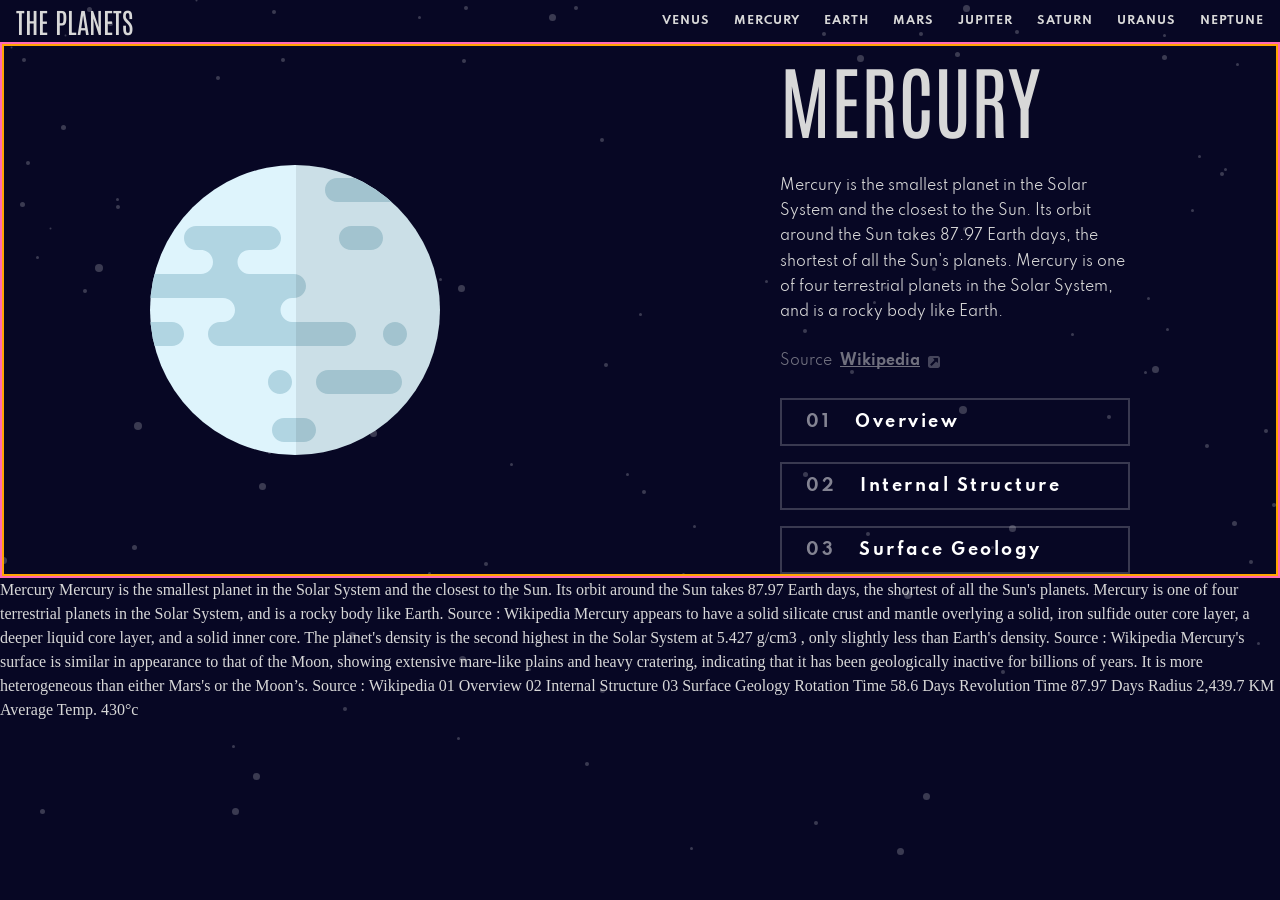
==== starter-code/index.html @ 98ea3675 "initial commit, started basic html structure on index, and base styles and layout for header/links/n" ====
<!DOCTYPE html>
<html lang="en">
<head>
  <meta charset="UTF-8">
  <meta name="viewport" content="width=device-width, initial-scale=1.0">
    <link rel="stylesheet" href="style.css">
  <link rel="icon" type="image/png" sizes="32x32" href="./assets/favicon-32x32.png">
  
  <title>Frontend Mentor | Planets fact site</title>
</head>
<body>
<header class="header">
  <div class="header-container">
    <p class="page-title">THE PLANETS</p>
    <nav>
      
      <ul class="nav-links">
        <li class="nav-link-item"><a class="nav-link">Venus</a></li>
        <li class="nav-link-item"><a class="nav-link">Mercury</a></li>
        <li class="nav-link-item"><a class="nav-link">Earth</a></li>
        <li class="nav-link-item"><a class="nav-link">Mars</a></li>
        <li class="nav-link-item"><a class="nav-link">Jupiter</a></li>
        <li class="nav-link-item"><a class="nav-link">Saturn</a></li>
        <li class="nav-link-item"><a class="nav-link">Uranus</a></li>
        <li class="nav-link-item"><a class="nav-link">Neptune</a></li>
      </ul>
    </nav>
  </div>
</header>


  <main>
    <div class="planet-info-container">
      <div class="planet-info two-column">
        <div class="planet-image">
          <svg xmlns="http://www.w3.org/2000/svg" xmlns:xlink="http://www.w3.org/1999/xlink" width="290" height="290"><defs><circle id="a" cx="145" cy="145" r="145"/><circle id="c" cx="145" cy="145" r="145"/></defs><g fill="none" fill-rule="evenodd"><circle cx="145" cy="145" r="145" fill="#DEF4FC" fill-rule="nonzero"/><mask id="b" fill="#fff"><use xlink:href="#a"/></mask><path fill="#B1D5E2" fill-rule="nonzero" d="M154 253c6.627 0 12 5.373 12 12s-5.373 12-12 12h-20c-6.627 0-12-5.373-12-12s5.373-12 12-12h20zm86-48c6.627 0 12 5.373 12 12s-5.373 12-12 12h-62c-6.627 0-12-5.373-12-12s5.373-12 12-12h62zm-110 0c6.627 0 12 5.373 12 12s-5.373 12-12 12-12-5.373-12-12 5.373-12 12-12zm-45-60c0-6.627-5.373-12-12-12H2c-6.627 0-12-5.373-12-12s5.373-12 12-12h49c6.627 0 12-5.373 12-12s-5.373-12-12-12h-5c-6.627 0-12-5.373-12-12s5.373-12 12-12h73c6.627 0 12 5.373 12 12s-5.373 12-12 12H99v.01c-6.395.262-11.5 5.53-11.5 11.99s5.105 11.728 11.5 11.99v.01h45c6.627 0 12 5.373 12 12s-5.373 12-12 12h-2l-.001.01c-6.395.263-11.499 5.53-11.499 11.99s5.104 11.727 11.499 11.99l.001.01h52c6.627 0 12 5.373 12 12s-5.373 12-12 12H70c-6.627 0-12-5.373-12-12s5.373-12 12-12h3c6.627 0 12-5.373 12-12zm160 12c6.627 0 12 5.373 12 12s-5.373 12-12 12-12-5.373-12-12 5.373-12 12-12zm-223 0c6.627 0 12 5.373 12 12s-5.373 12-12 12H2c-6.627 0-12-5.373-12-12s5.373-12 12-12h20zm199-96c6.627 0 12 5.373 12 12s-5.373 12-12 12h-20c-6.627 0-12-5.373-12-12s5.373-12 12-12h20zm24-48c6.627 0 12 5.373 12 12s-5.373 12-12 12h-58c-6.627 0-12-5.373-12-12s5.373-12 12-12h58z" mask="url(#b)"/><mask id="d" fill="#fff"><use xlink:href="#c"/></mask><path fill="#000" fill-rule="nonzero" mask="url(#d)" opacity=".078" d="M146 0h145v290H146z"/></g></svg>

        </div>
        <div class="planet-info-card">
          <h1 class="planet-name">
            Mercury
          </h1>
          <p class="planet-details">
            Mercury is the smallest planet in the Solar System and the closest to the Sun. Its orbit around the Sun takes 87.97 Earth days, the shortest of all the Sun's planets. Mercury is one of four terrestrial planets in the Solar System, and is a rocky body like Earth.
          </p>
          <p class="source">
            Source <a href="" class="source-link">Wikipedia</a> <svg xmlns="http://www.w3.org/2000/svg" width="12" height="12"><path fill="#FFF" d="M11.34.66C10.9.22 10.37 0 9.75 0h-7.5C1.63 0 1.1.22.66.66.22 1.1 0 1.63 0 2.25v7.5c0 .62.22 1.15.66 1.59.44.44.97.66 1.59.66h7.5c.62 0 1.15-.22 1.59-.66.44-.44.66-.97.66-1.59v-7.5c0-.62-.22-1.15-.66-1.59zM10 6.25a.467.467 0 01-.305.46.544.544 0 01-.195.04.465.465 0 01-.352-.149L8.023 5.476 3.852 9.648a.481.481 0 01-.352.149.48.48 0 01-.352-.149l-.796-.797a.48.48 0 01-.149-.351.48.48 0 01.149-.352l4.172-4.172-1.125-1.125c-.162-.15-.198-.333-.11-.546A.467.467 0 015.75 2H9.5c.135 0 .253.05.352.148A.48.48 0 0110 2.5v3.75z" opacity=".5"/></svg>
          </p>
          <div class="tabs-container">
            <button class="sliding-button"><span>01</span> Overview</button>
            <button class="sliding-button"><span>02</span> Internal Structure</button>
            <button class="sliding-button"><span>03</span> Surface Geology</button>
          </div>
        </div>


      </div>


    </div>

  </main>


  Mercury

  <!-- Overview Content Start -->

  Mercury is the smallest planet in the Solar System and the closest 
  to the Sun. Its orbit around the Sun takes 87.97 Earth days, the 
  shortest of all the Sun's planets. Mercury is one of four terrestrial 
  planets in the Solar System, and is a rocky body like Earth.

  Source : Wikipedia <!-- URL: https://en.wikipedia.org/wiki/Mercury_(planet) -->

  <!-- Overview Content End -->

  <!-- Internal Structure Content Start -->

  Mercury appears to have a solid silicate crust and mantle overlying a 
  solid, iron sulfide outer core layer, a deeper liquid core layer, and 
  a solid inner core. The planet's density is the second highest in the 
  Solar System at 5.427 g/cm3 , only slightly less than Earth's density.

  Source : Wikipedia <!-- URL: https://en.wikipedia.org/wiki/Mercury_(planet)#Internal_structure -->

  <!-- Internal Structure Content End -->

  <!-- Surface Geology Content Start -->

  Mercury's surface is similar in appearance to that of the Moon, showing 
  extensive mare-like plains and heavy cratering, indicating that it has 
  been geologically inactive for billions of years. It is more heterogeneous 
  than either Mars's or the Moon’s.

  Source : Wikipedia <!-- URL: https://en.wikipedia.org/wiki/Mercury_(planet)#Surface_geology -->

  <!-- Surface Geology Content End -->

  01 Overview
  02 Internal Structure
  03 Surface Geology

  Rotation Time
  58.6 Days

  Revolution Time
  87.97 Days

  Radius
  2,439.7 KM

  Average Temp.
  430°c
</body>
</html>
---- starter-code/style.css ----
@import url('https://fonts.googleapis.com/css2?family=Antonio:wght@100..700&display=swap');

@font-face {
  font-family: "Spartan";
  src: url("./assets/spartan/Spartan-Regular.ttf") format("truetype");
  font-weight: 400;
  font-style: normal;
  font-display: swap;
}

@font-face {
  font-family: "Spartan";
  src: url("./assets/spartan/Spartan-Bold.ttf") format("truetype");
  font-weight: 700;
  font-style: normal;
  font-display: swap;
}

@layer reset {
  *,
  *::before,
  *::after {
    box-sizing: border-box;
  }

  html {
    color-scheme: dark;
  }

  body,
  h1,
  h2,
  h3,
  p,
  ul,
  ol {
    margin: 0;
  }

  ul,
  ol {
    padding: 0;
    list-style: none;
  }

  body {
    min-height: 100svh;
    line-height: 1.5;
  }

  img,
  picture,
  svg {
    display: block;
    max-width: 100%;
  }

  button,
  input,
  textarea,
  select {
    font: inherit;
  }

  button {
    cursor: pointer;
  }

  a {
    color: inherit;
  }
}

@layer customproperties{
:root{
    /* Colors */

    --clr-black: #000000;
    --clr-grey: #d8d8d8;
    --clr-white: #fff;

    --clr-aqua: #B1D5E2;
    --clr-aqua-50: #DEF4FC;
    
    --clr-navy: #070724;
    --clr-teal: #1ec1a2;
    --clr-purple: #6d2ed5;
    --clr-bronze: #b87d43;
    --clr-red: #d83a34;
    --clr-orange: #d14c32;
    --clr-amber: #eda249;
    --clr-blue: #2d68f0;
    --clr-sky: #419ebb;

    /* font family */

   --ff-bold: "Antonio", sans-serif;
   --ff-body:  "Spartan", sans-serif; 
}

}

body {
  background-image: url("./assets/background-stars.svg");
  background-color: var(--clr-navy);
  color: var(--clr-grey);
}

.page-title{
    font-family: var(--ff-bold);
    font-size: 28px;
}

.header-container{
    
    display: flex;
    flex-direction: row;
    justify-content: space-between;
    padding-inline: 1rem;
    align-items: center;
}

.nav-links{
    display: flex;
    flex-direction:  row;
    gap: 1.5rem;
    font-family: var(--ff-body);
    font-size: 11px;
    font-weight: 700;
    line-height: 225%; /* 24.75px */
    letter-spacing: 1px;
    font-style: normal;
    letter-spacing: 1px;
    text-transform: uppercase;
}


.nav-link-item{
    list-style-type: none;
}
a {
    text-decoration: none;
  }

main{
    border: 2px solid hotpink;
    display: flex;
}

.planet-info-container{
    width: 100%;
}

.two-column{
    display: flex;
    flex-direction: row;
    justify-content: space-around;
    align-items: center;
    gap: 3rem;
    border: 2px solid orange;
}

.planet-info-card{
    display: flex;
    flex-direction: column;
    justify-content: flex-start;
    max-width: 350px;
    gap: 1.5rem;
}

button{
    background: transparent;
    color: var(--clr-white);
    height: 48px;
    width: 350px;
    display: flex;
    align-items: center;
    justify-content: flex-start;
    padding-inline-start: 1.5rem;
    gap: 1.5rem;
    font-family: "Spartan";
    font-weight: 700;
    letter-spacing: 2.5px;
    line-height: 210%;
    border: 2px solid hsla(0, 0%, 100%, 0.2);
}

.tabs-container{
    display: flex;
    flex-direction: column;
    gap: 1rem;
}

button > span{
    opacity: 0.5;
}

.planet-name{
    font-family: var(--ff-bold);
    font-size: 80px;
    font-style: normal;
    font-weight: 400;
    line-height: 130%;
    text-transform: uppercase;
}

.planet-details{
    font-family: var(--ff-body);
    font-family: Spartan;
    font-size: 14px;
    font-style: normal;
    font-weight: 400;
    line-height: 180%;

}

.sliding-button {
  /* Creates a flat colored background using gradient syntax */
  background-image: linear-gradient(var(--clr-sky), var(--clr-sky));
  background-repeat: no-repeat;
  /* Start with 0% width so the color is completely hidden */
  background-size: 0% 100%;
  background-position: left;
  /* Animates the size change on hover */
  transition: background-size 0.4s ease, color 0.4s ease;
}

.sliding-button:hover {
  /* Expand the background to cover 100% of the width */
  background-size: 100% 100%;
}

.source{
    display: flex;
    flex-direction: row;
    align-items: center;
    gap: .5rem;
    font-family: Spartan;
    font-size: 14px;
    font-style: normal;
    font-weight: 400;
    line-height: 180%;
    opacity: 0.5;
}

.source-link{
    font-family: Spartan;
    font-size: 14px;
    font-style: normal;
    font-weight: 700;
    line-height: 180%;
    text-decoration-line: underline;
    text-decoration-style: solid;
    text-decoration-skip-ink: none;
    text-decoration-thickness: auto;
    text-underline-offset: auto;
    text-underline-position: from-font;
}
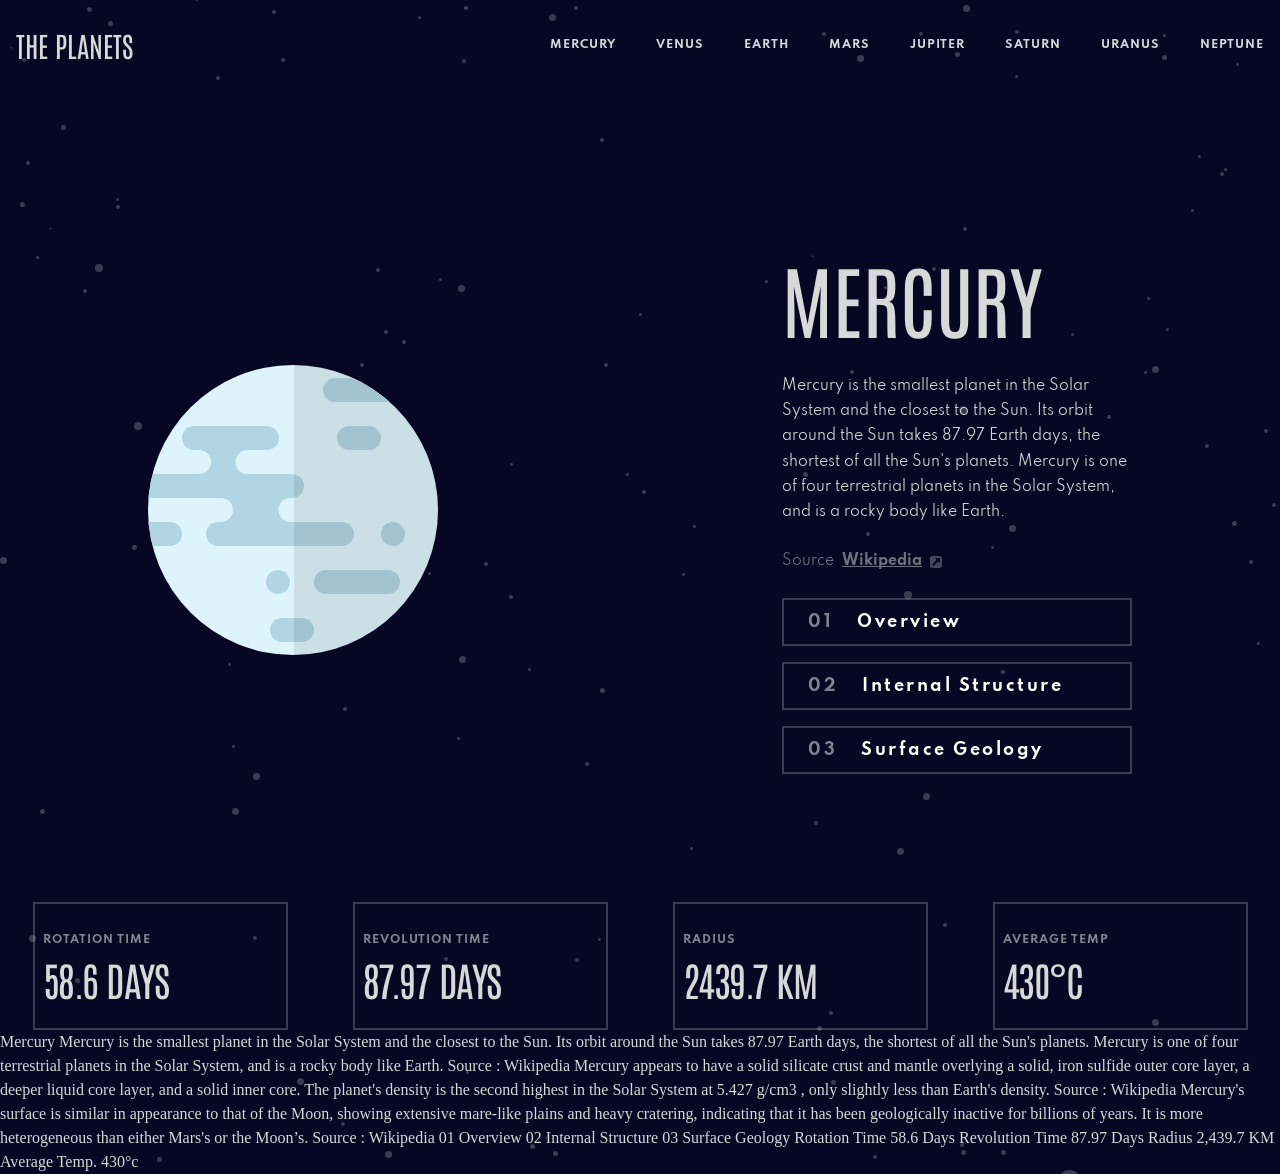
==== commit e6ee8ecc: "added the bottom cards." ====
--- a/starter-code/index.html
+++ b/starter-code/index.html
@@ -15,8 +15,8 @@
     <nav>
       
       <ul class="nav-links">
+        <li class="nav-link-item"><a class="nav-link">Mercury</a></li>
         <li class="nav-link-item"><a class="nav-link">Venus</a></li>
-        <li class="nav-link-item"><a class="nav-link">Mercury</a></li>
         <li class="nav-link-item"><a class="nav-link">Earth</a></li>
         <li class="nav-link-item"><a class="nav-link">Mars</a></li>
         <li class="nav-link-item"><a class="nav-link">Jupiter</a></li>
@@ -44,7 +44,7 @@
             Mercury is the smallest planet in the Solar System and the closest to the Sun. Its orbit around the Sun takes 87.97 Earth days, the shortest of all the Sun's planets. Mercury is one of four terrestrial planets in the Solar System, and is a rocky body like Earth.
           </p>
           <p class="source">
-            Source <a href="" class="source-link">Wikipedia</a> <svg xmlns="http://www.w3.org/2000/svg" width="12" height="12"><path fill="#FFF" d="M11.34.66C10.9.22 10.37 0 9.75 0h-7.5C1.63 0 1.1.22.66.66.22 1.1 0 1.63 0 2.25v7.5c0 .62.22 1.15.66 1.59.44.44.97.66 1.59.66h7.5c.62 0 1.15-.22 1.59-.66.44-.44.66-.97.66-1.59v-7.5c0-.62-.22-1.15-.66-1.59zM10 6.25a.467.467 0 01-.305.46.544.544 0 01-.195.04.465.465 0 01-.352-.149L8.023 5.476 3.852 9.648a.481.481 0 01-.352.149.48.48 0 01-.352-.149l-.796-.797a.48.48 0 01-.149-.351.48.48 0 01.149-.352l4.172-4.172-1.125-1.125c-.162-.15-.198-.333-.11-.546A.467.467 0 015.75 2H9.5c.135 0 .253.05.352.148A.48.48 0 0110 2.5v3.75z" opacity=".5"/></svg>
+            Source <a href="https://en.wikipedia.org/wiki/Mercury_(planet)" target="_blank" class="source-link">Wikipedia</a> <svg xmlns="http://www.w3.org/2000/svg" width="12" height="12"><path fill="#FFF" d="M11.34.66C10.9.22 10.37 0 9.75 0h-7.5C1.63 0 1.1.22.66.66.22 1.1 0 1.63 0 2.25v7.5c0 .62.22 1.15.66 1.59.44.44.97.66 1.59.66h7.5c.62 0 1.15-.22 1.59-.66.44-.44.66-.97.66-1.59v-7.5c0-.62-.22-1.15-.66-1.59zM10 6.25a.467.467 0 01-.305.46.544.544 0 01-.195.04.465.465 0 01-.352-.149L8.023 5.476 3.852 9.648a.481.481 0 01-.352.149.48.48 0 01-.352-.149l-.796-.797a.48.48 0 01-.149-.351.48.48 0 01.149-.352l4.172-4.172-1.125-1.125c-.162-.15-.198-.333-.11-.546A.467.467 0 015.75 2H9.5c.135 0 .253.05.352.148A.48.48 0 0110 2.5v3.75z" opacity=".5"/></svg>
           </p>
           <div class="tabs-container">
             <button class="sliding-button"><span>01</span> Overview</button>
@@ -56,6 +56,39 @@
 
       </div>
 
+      <div class="planet-infocards-container">
+        <div class="card rotation">
+          <h3 class="card-title">
+            Rotation Time
+          </h3>
+          <p class="rotation-content">
+            58.6 days
+          </p>
+        </div>
+        <div class="card revolution">
+          <h3 class="card-title">
+            Revolution Time
+          </h3>
+          <p class="revolution-time-content">
+            87.97 Days
+          </p>
+        </div>
+        <div class="card radius">
+          <h3 class="card-title">
+            Radius
+          </h3>
+          <p>
+            2439.7 KM
+          </p>
+
+        </div>
+        <div class="card temp">
+          <h3 class="card-title">
+            Average Temp
+          </h3>
+          <p>430&deg;C</p>
+        </div>
+      </div>
 
     </div>
 
--- a/starter-code/style.css
+++ b/starter-code/style.css
@@ -118,12 +118,13 @@
     justify-content: space-between;
     padding-inline: 1rem;
     align-items: center;
+    padding-block-start: 1.5rem;
 }
 
 .nav-links{
     display: flex;
     flex-direction:  row;
-    gap: 1.5rem;
+    gap: 40px;
     font-family: var(--ff-body);
     font-size: 11px;
     font-weight: 700;
@@ -143,12 +144,16 @@
   }
 
 main{
-    border: 2px solid hotpink;
-    display: flex;
+    
+    display: flex;
+    margin-top: 20svh;
 }
 
 .planet-info-container{
     width: 100%;
+    display: flex;
+    flex-direction: column;
+    gap: 8rem;
 }
 
 .two-column{
@@ -157,7 +162,7 @@
     justify-content: space-around;
     align-items: center;
     gap: 3rem;
-    border: 2px solid orange;
+    
 }
 
 .planet-info-card{
@@ -255,4 +260,45 @@
     text-decoration-thickness: auto;
     text-underline-offset: auto;
     text-underline-position: from-font;
+}
+
+.card{
+    border: 2px solid rgba(255, 255, 255, 0.205)
+}
+
+.planet-infocards-container{
+    display: flex;
+    flex-direction: row;
+    justify-content: space-around;
+
+}
+
+.card{
+width: 255px;
+height: 128px;
+display: flex;
+flex-direction: column;
+justify-content: center;
+padding-inline-start: 0.5rem;
+}
+
+.card-title{
+    font-family: var(--ff-body);
+font-size: 11px;
+font-style: normal;
+font-weight: 700;
+line-height: 225%; /* 24.75px */
+letter-spacing: 1px;
+color:  rgba(255, 255, 255, 0.5);
+text-transform: uppercase;
+}
+
+.card > p {
+font-family: var(--ff-bold);
+font-size: 40px;
+font-style: normal;
+font-weight: 400;
+line-height: 130%; /* 52px */
+letter-spacing: -1.5px;
+text-transform: uppercase;
 }
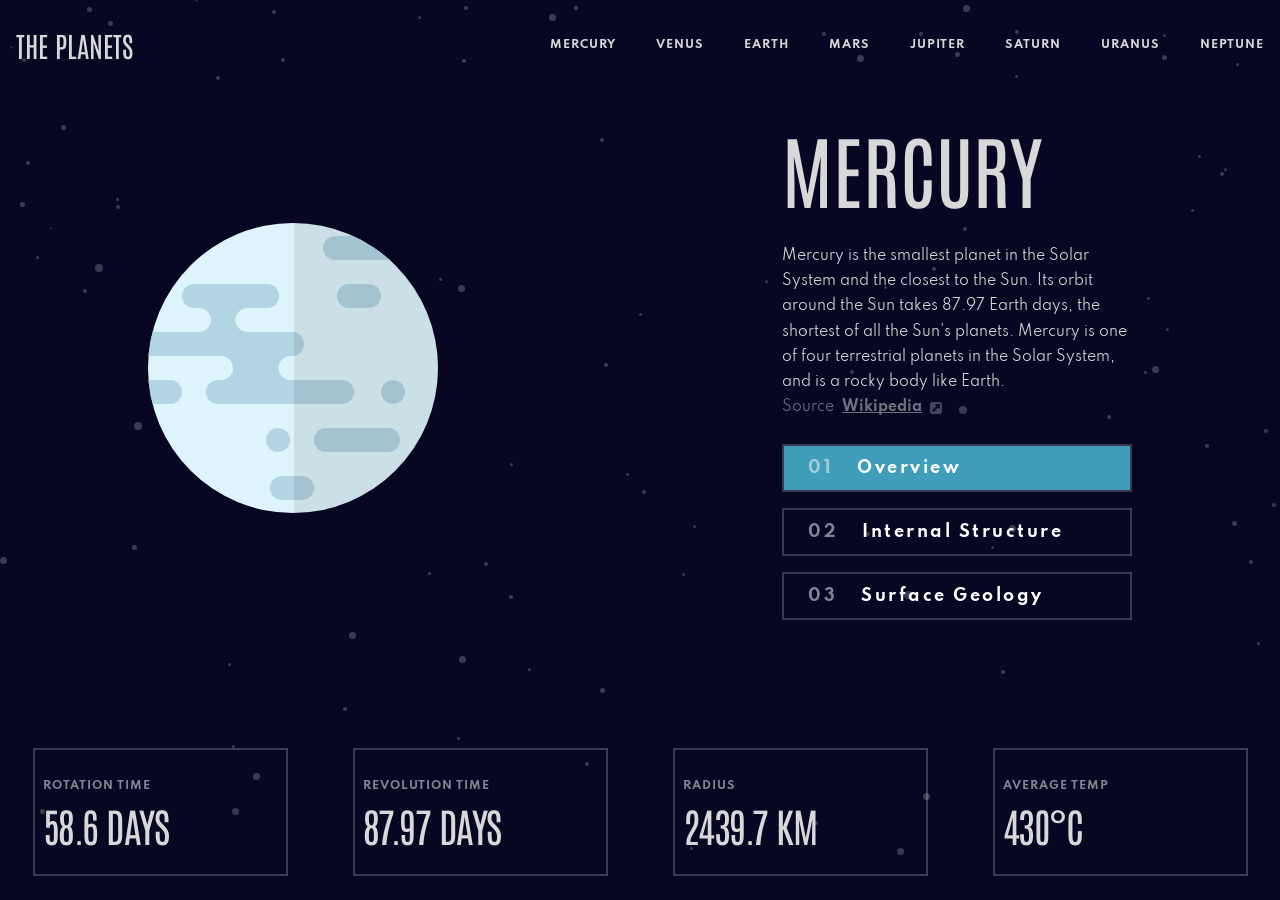
==== commit 7e3c5364: "added starting logic for tabs, and additional information for the planet-details.  Additional CSS lo" ====
--- a/starter-code/index.html
+++ b/starter-code/index.html
@@ -15,14 +15,21 @@
     <nav>
       
       <ul class="nav-links">
-        <li class="nav-link-item"><a class="nav-link">Mercury</a></li>
-        <li class="nav-link-item"><a class="nav-link">Venus</a></li>
-        <li class="nav-link-item"><a class="nav-link">Earth</a></li>
-        <li class="nav-link-item"><a class="nav-link">Mars</a></li>
-        <li class="nav-link-item"><a class="nav-link">Jupiter</a></li>
-        <li class="nav-link-item"><a class="nav-link">Saturn</a></li>
-        <li class="nav-link-item"><a class="nav-link">Uranus</a></li>
-        <li class="nav-link-item"><a class="nav-link">Neptune</a></li>
+        <li class="nav-link-item"><a href="index.html" class="nav-link">Mercury</a></li>
+        <li class="nav-link-item">
+          <a href="venus.html" class="nav-link">Venus</a></li>
+        <li class="nav-link-item">
+          <a href="earth.html" class="nav-link">Earth</a></li>
+        <li class="nav-link-item">
+          <a href="mars.html" class="nav-link">Mars</a></li>
+        <li class="nav-link-item">
+          <a  href="jupiter.html" class="nav-link">Jupiter</a></li>
+        <li class="nav-link-item">
+          <a  href="saturn.html" class="nav-link">Saturn</a></li>
+        <li class="nav-link-item">
+          <a  href="uranus.html"  class="nav-link">Uranus</a></li>
+        <li class="nav-link-item">
+          <a  href="neptune.html"   class="nav-link">Neptune</a></li>
       </ul>
     </nav>
   </div>
@@ -33,24 +40,65 @@
     <div class="planet-info-container">
       <div class="planet-info two-column">
         <div class="planet-image">
-          <svg xmlns="http://www.w3.org/2000/svg" xmlns:xlink="http://www.w3.org/1999/xlink" width="290" height="290"><defs><circle id="a" cx="145" cy="145" r="145"/><circle id="c" cx="145" cy="145" r="145"/></defs><g fill="none" fill-rule="evenodd"><circle cx="145" cy="145" r="145" fill="#DEF4FC" fill-rule="nonzero"/><mask id="b" fill="#fff"><use xlink:href="#a"/></mask><path fill="#B1D5E2" fill-rule="nonzero" d="M154 253c6.627 0 12 5.373 12 12s-5.373 12-12 12h-20c-6.627 0-12-5.373-12-12s5.373-12 12-12h20zm86-48c6.627 0 12 5.373 12 12s-5.373 12-12 12h-62c-6.627 0-12-5.373-12-12s5.373-12 12-12h62zm-110 0c6.627 0 12 5.373 12 12s-5.373 12-12 12-12-5.373-12-12 5.373-12 12-12zm-45-60c0-6.627-5.373-12-12-12H2c-6.627 0-12-5.373-12-12s5.373-12 12-12h49c6.627 0 12-5.373 12-12s-5.373-12-12-12h-5c-6.627 0-12-5.373-12-12s5.373-12 12-12h73c6.627 0 12 5.373 12 12s-5.373 12-12 12H99v.01c-6.395.262-11.5 5.53-11.5 11.99s5.105 11.728 11.5 11.99v.01h45c6.627 0 12 5.373 12 12s-5.373 12-12 12h-2l-.001.01c-6.395.263-11.499 5.53-11.499 11.99s5.104 11.727 11.499 11.99l.001.01h52c6.627 0 12 5.373 12 12s-5.373 12-12 12H70c-6.627 0-12-5.373-12-12s5.373-12 12-12h3c6.627 0 12-5.373 12-12zm160 12c6.627 0 12 5.373 12 12s-5.373 12-12 12-12-5.373-12-12 5.373-12 12-12zm-223 0c6.627 0 12 5.373 12 12s-5.373 12-12 12H2c-6.627 0-12-5.373-12-12s5.373-12 12-12h20zm199-96c6.627 0 12 5.373 12 12s-5.373 12-12 12h-20c-6.627 0-12-5.373-12-12s5.373-12 12-12h20zm24-48c6.627 0 12 5.373 12 12s-5.373 12-12 12h-58c-6.627 0-12-5.373-12-12s5.373-12 12-12h58z" mask="url(#b)"/><mask id="d" fill="#fff"><use xlink:href="#c"/></mask><path fill="#000" fill-rule="nonzero" mask="url(#d)" opacity=".078" d="M146 0h145v290H146z"/></g></svg>
+          <svg xmlns="http://www.w3.org/2000/svg"  aria-hidden="true" xmlns:xlink="http://www.w3.org/1999/xlink" width="290" height="290"><defs><circle id="a" cx="145" cy="145" r="145"/><circle id="c" cx="145" cy="145" r="145"/></defs><g fill="none" fill-rule="evenodd"><circle cx="145" cy="145" r="145" fill="#DEF4FC" fill-rule="nonzero"/><mask id="b" fill="#fff"><use xlink:href="#a"/></mask><path fill="#B1D5E2" fill-rule="nonzero" d="M154 253c6.627 0 12 5.373 12 12s-5.373 12-12 12h-20c-6.627 0-12-5.373-12-12s5.373-12 12-12h20zm86-48c6.627 0 12 5.373 12 12s-5.373 12-12 12h-62c-6.627 0-12-5.373-12-12s5.373-12 12-12h62zm-110 0c6.627 0 12 5.373 12 12s-5.373 12-12 12-12-5.373-12-12 5.373-12 12-12zm-45-60c0-6.627-5.373-12-12-12H2c-6.627 0-12-5.373-12-12s5.373-12 12-12h49c6.627 0 12-5.373 12-12s-5.373-12-12-12h-5c-6.627 0-12-5.373-12-12s5.373-12 12-12h73c6.627 0 12 5.373 12 12s-5.373 12-12 12H99v.01c-6.395.262-11.5 5.53-11.5 11.99s5.105 11.728 11.5 11.99v.01h45c6.627 0 12 5.373 12 12s-5.373 12-12 12h-2l-.001.01c-6.395.263-11.499 5.53-11.499 11.99s5.104 11.727 11.499 11.99l.001.01h52c6.627 0 12 5.373 12 12s-5.373 12-12 12H70c-6.627 0-12-5.373-12-12s5.373-12 12-12h3c6.627 0 12-5.373 12-12zm160 12c6.627 0 12 5.373 12 12s-5.373 12-12 12-12-5.373-12-12 5.373-12 12-12zm-223 0c6.627 0 12 5.373 12 12s-5.373 12-12 12H2c-6.627 0-12-5.373-12-12s5.373-12 12-12h20zm199-96c6.627 0 12 5.373 12 12s-5.373 12-12 12h-20c-6.627 0-12-5.373-12-12s5.373-12 12-12h20zm24-48c6.627 0 12 5.373 12 12s-5.373 12-12 12h-58c-6.627 0-12-5.373-12-12s5.373-12 12-12h58z" mask="url(#b)"/><mask id="d" fill="#fff"><use xlink:href="#c"/></mask><path fill="#000" fill-rule="nonzero" mask="url(#d)" opacity=".078" d="M146 0h145v290H146z"/></g></svg>
 
         </div>
         <div class="planet-info-card">
           <h1 class="planet-name">
             Mercury
           </h1>
-          <p class="planet-details">
+          <div class="planet-details" data-view="overview">
+          <p class="planet-content">
             Mercury is the smallest planet in the Solar System and the closest to the Sun. Its orbit around the Sun takes 87.97 Earth days, the shortest of all the Sun's planets. Mercury is one of four terrestrial planets in the Solar System, and is a rocky body like Earth.
           </p>
           <p class="source">
-            Source <a href="https://en.wikipedia.org/wiki/Mercury_(planet)" target="_blank" class="source-link">Wikipedia</a> <svg xmlns="http://www.w3.org/2000/svg" width="12" height="12"><path fill="#FFF" d="M11.34.66C10.9.22 10.37 0 9.75 0h-7.5C1.63 0 1.1.22.66.66.22 1.1 0 1.63 0 2.25v7.5c0 .62.22 1.15.66 1.59.44.44.97.66 1.59.66h7.5c.62 0 1.15-.22 1.59-.66.44-.44.66-.97.66-1.59v-7.5c0-.62-.22-1.15-.66-1.59zM10 6.25a.467.467 0 01-.305.46.544.544 0 01-.195.04.465.465 0 01-.352-.149L8.023 5.476 3.852 9.648a.481.481 0 01-.352.149.48.48 0 01-.352-.149l-.796-.797a.48.48 0 01-.149-.351.48.48 0 01.149-.352l4.172-4.172-1.125-1.125c-.162-.15-.198-.333-.11-.546A.467.467 0 015.75 2H9.5c.135 0 .253.05.352.148A.48.48 0 0110 2.5v3.75z" opacity=".5"/></svg>
-          </p>
-          <div class="tabs-container">
-            <button class="sliding-button"><span>01</span> Overview</button>
-            <button class="sliding-button"><span>02</span> Internal Structure</button>
-            <button class="sliding-button"><span>03</span> Surface Geology</button>
-          </div>
+            Source <a href="https://en.wikipedia.org/wiki/Mercury_(planet)" target="_blank" class="source-link">Wikipedia</a> <svg xmlns="http://www.w3.org/2000/svg" width="12" height="12"  aria-hidden="true"><path fill="#FFF" d="M11.34.66C10.9.22 10.37 0 9.75 0h-7.5C1.63 0 1.1.22.66.66.22 1.1 0 1.63 0 2.25v7.5c0 .62.22 1.15.66 1.59.44.44.97.66 1.59.66h7.5c.62 0 1.15-.22 1.59-.66.44-.44.66-.97.66-1.59v-7.5c0-.62-.22-1.15-.66-1.59zM10 6.25a.467.467 0 01-.305.46.544.544 0 01-.195.04.465.465 0 01-.352-.149L8.023 5.476 3.852 9.648a.481.481 0 01-.352.149.48.48 0 01-.352-.149l-.796-.797a.48.48 0 01-.149-.351.48.48 0 01.149-.352l4.172-4.172-1.125-1.125c-.162-.15-.198-.333-.11-.546A.467.467 0 015.75 2H9.5c.135 0 .253.05.352.148A.48.48 0 0110 2.5v3.75z" opacity=".5"/></svg>
+          </p>   
+            </div>
+           <div class="planet-details" data-view="structure">
+     <p class="planet-content">
+    Mercury appears to have a solid silicate crust and mantle overlying a 
+  solid, iron sulfide outer core layer, a deeper liquid core layer, and 
+  a solid inner core. The planet's density is the second highest in the 
+  Solar System at 5.427 g/cm3 , only slightly less than Earth's density.
+  </p>
+  <p class="source structure-source">
+    Source <a href="https://en.wikipedia.org/wiki/Mercury_(planet)#Internal_structure" target="_blank" class="source-link"  >Wikipedia</a>
+    <svg  xmlns="http://www.w3.org/2000/svg" width="12" height="12"  aria-hidden="true"><path fill="#FFF" d="M11.34.66C10.9.22 10.37 0 9.75 0h-7.5C1.63 0 1.1.22.66.66.22 1.1 0 1.63 0 2.25v7.5c0 .62.22 1.15.66 1.59.44.44.97.66 1.59.66h7.5c.62 0 1.15-.22 1.59-.66.44-.44.66-.97.66-1.59v-7.5c0-.62-.22-1.15-.66-1.59zM10 6.25a.467.467 0 01-.305.46.544.544 0 01-.195.04.465.465 0 01-.352-.149L8.023 5.476 3.852 9.648a.481.481 0 01-.352.149.48.48 0 01-.352-.149l-.796-.797a.48.48 0 01-.149-.351.48.48 0 01.149-.352l4.172-4.172-1.125-1.125c-.162-.15-.198-.333-.11-.546A.467.467 0 015.75 2H9.5c.135 0 .253.05.352.148A.48.48 0 0110 2.5v3.75z" opacity=".5"/></svg>
+  </p>
+            </div>
+          <div class="planet-details" data-view="surface">
+   <p class="planet-content">
+    Mercury's surface is similar in appearance to that of the Moon, showing 
+  extensive mare-like plains and heavy cratering, indicating that it has 
+  been geologically inactive for billions of years. It is more heterogeneous 
+  than either Mars's or the Moon’s.
+
+  </p>
+   <p class="source">
+    Source <a href="https://en.wikipedia.org/wiki/Mercury_(planet)#Surface_geology" class="source-link" target="_blank">Wikipedia</a>
+   <svg  xmlns="http://www.w3.org/2000/svg" width="12" height="12"  aria-hidden="true"><path fill="#FFF" d="M11.34.66C10.9.22 10.37 0 9.75 0h-7.5C1.63 0 1.1.22.66.66.22 1.1 0 1.63 0 2.25v7.5c0 .62.22 1.15.66 1.59.44.44.97.66 1.59.66h7.5c.62 0 1.15-.22 1.59-.66.44-.44.66-.97.66-1.59v-7.5c0-.62-.22-1.15-.66-1.59zM10 6.25a.467.467 0 01-.305.46.544.544 0 01-.195.04.465.465 0 01-.352-.149L8.023 5.476 3.852 9.648a.481.481 0 01-.352.149.48.48 0 01-.352-.149l-.796-.797a.48.48 0 01-.149-.351.48.48 0 01.149-.352l4.172-4.172-1.125-1.125c-.162-.15-.198-.333-.11-.546A.467.467 0 015.75 2H9.5c.135 0 .253.05.352.148A.48.48 0 0110 2.5v3.75z" opacity=".5" /></svg>
+ 
+  </p>
+            </div>
+         
+          <fieldset class="tabs-container">
+  <legend>
+    Planet Details Controls
+  </legend>
+  <label for="overview">
+    <input type="radio" name="planet-details" id="overview" value="overview" checked >
+    <span>01</span> Overview
+  </label>
+  <label for="structure">
+    <input type="radio" name="planet-details" id="structure" value="structure">
+    <span>02</span> Internal Structure
+  </label>
+  <label for="surface">
+    <input type="radio" name="planet-details" id="surface" value="surface">
+    <span>03</span> Surface Geology
+  </label>
+</fieldset>
         </div>
 
 
@@ -58,34 +106,34 @@
 
       <div class="planet-infocards-container">
         <div class="card rotation">
-          <h3 class="card-title">
+          <h2 class="card-title">
             Rotation Time
-          </h3>
+          </h2>
           <p class="rotation-content">
             58.6 days
           </p>
         </div>
         <div class="card revolution">
-          <h3 class="card-title">
+          <h2 class="card-title">
             Revolution Time
-          </h3>
+          </h2>
           <p class="revolution-time-content">
             87.97 Days
           </p>
         </div>
         <div class="card radius">
-          <h3 class="card-title">
+          <h2 class="card-title">
             Radius
-          </h3>
+          </h2>
           <p>
             2439.7 KM
           </p>
 
         </div>
         <div class="card temp">
-          <h3 class="card-title">
+          <h2 class="card-title">
             Average Temp
-          </h3>
+          </h2>
           <p>430&deg;C</p>
         </div>
       </div>
@@ -94,56 +142,8 @@
 
   </main>
 
+ 
+</body>
+</html>
 
-  Mercury
-
-  <!-- Overview Content Start -->
-
-  Mercury is the smallest planet in the Solar System and the closest 
-  to the Sun. Its orbit around the Sun takes 87.97 Earth days, the 
-  shortest of all the Sun's planets. Mercury is one of four terrestrial 
-  planets in the Solar System, and is a rocky body like Earth.
-
-  Source : Wikipedia <!-- URL: https://en.wikipedia.org/wiki/Mercury_(planet) -->
-
-  <!-- Overview Content End -->
-
-  <!-- Internal Structure Content Start -->
-
-  Mercury appears to have a solid silicate crust and mantle overlying a 
-  solid, iron sulfide outer core layer, a deeper liquid core layer, and 
-  a solid inner core. The planet's density is the second highest in the 
-  Solar System at 5.427 g/cm3 , only slightly less than Earth's density.
-
-  Source : Wikipedia <!-- URL: https://en.wikipedia.org/wiki/Mercury_(planet)#Internal_structure -->
-
-  <!-- Internal Structure Content End -->
-
-  <!-- Surface Geology Content Start -->
-
-  Mercury's surface is similar in appearance to that of the Moon, showing 
-  extensive mare-like plains and heavy cratering, indicating that it has 
-  been geologically inactive for billions of years. It is more heterogeneous 
-  than either Mars's or the Moon’s.
-
-  Source : Wikipedia <!-- URL: https://en.wikipedia.org/wiki/Mercury_(planet)#Surface_geology -->
-
-  <!-- Surface Geology Content End -->
-
-  01 Overview
-  02 Internal Structure
-  03 Surface Geology
-
-  Rotation Time
-  58.6 Days
-
-  Revolution Time
-  87.97 Days
-
-  Radius
-  2,439.7 KM
-
-  Average Temp.
-  430°c
-</body>
-</html>+  
--- a/starter-code/style.css
+++ b/starter-code/style.css
@@ -146,7 +146,7 @@
 main{
     
     display: flex;
-    margin-top: 20svh;
+    margin-top: 50px;
 }
 
 .planet-info-container{
@@ -173,11 +173,10 @@
     gap: 1.5rem;
 }
 
-button{
+label{
     background: transparent;
     color: var(--clr-white);
-    height: 48px;
-    width: 350px;
+    
     display: flex;
     align-items: center;
     justify-content: flex-start;
@@ -196,7 +195,7 @@
     gap: 1rem;
 }
 
-button > span{
+label > span{
     opacity: 0.5;
 }
 
@@ -211,7 +210,6 @@
 
 .planet-details{
     font-family: var(--ff-body);
-    font-family: Spartan;
     font-size: 14px;
     font-style: normal;
     font-weight: 400;
@@ -219,10 +217,20 @@
 
 }
 
-.sliding-button {
+
+
+
+.tabs-container > label:has(input):hover,
+.tabs-container > label:has(input:checked) {
+  background-size: 100% 100%;
+}
+
+label:has(input){
   /* Creates a flat colored background using gradient syntax */
   background-image: linear-gradient(var(--clr-sky), var(--clr-sky));
   background-repeat: no-repeat;
+  height: 48px;
+    width: 350px;
   /* Start with 0% width so the color is completely hidden */
   background-size: 0% 100%;
   background-position: left;
@@ -230,9 +238,13 @@
   transition: background-size 0.4s ease, color 0.4s ease;
 }
 
-.sliding-button:hover {
+label:has(input):hover{
   /* Expand the background to cover 100% of the width */
   background-size: 100% 100%;
+}
+
+label:has(input:checked){
+    
 }
 
 .source{
@@ -301,4 +313,49 @@
 line-height: 130%; /* 52px */
 letter-spacing: -1.5px;
 text-transform: uppercase;
-}+}
+
+fieldset{
+    border: none;
+    margin: 0;
+    padding: 0;
+
+}
+
+legend{
+    position: absolute;
+  width: 1px;
+  height: 1px;
+  padding: 0;
+  margin: -1px;
+  overflow: hidden;
+  clip: rect(0 0 0 0);
+  clip-path: inset(50%);
+  white-space: nowrap;
+  border: 0;
+}
+
+input[type="radio"]{
+  
+  position: absolute;
+  width: 1px;
+  height: 1px;
+  padding: 0;
+  margin: -1px;
+  overflow: hidden;
+  clip: rect(0 0 0 0);
+  clip-path: inset(50%);
+  white-space: nowrap;
+  border: 0;
+}
+
+
+
+[data-view="structure"], [data-view="surface"]{
+    display: none;
+}
+
+.tabs-container > label:has(input:focus-visible) {
+  outline: 2px solid var(--clr-white);
+  outline-offset: 3px;
+}
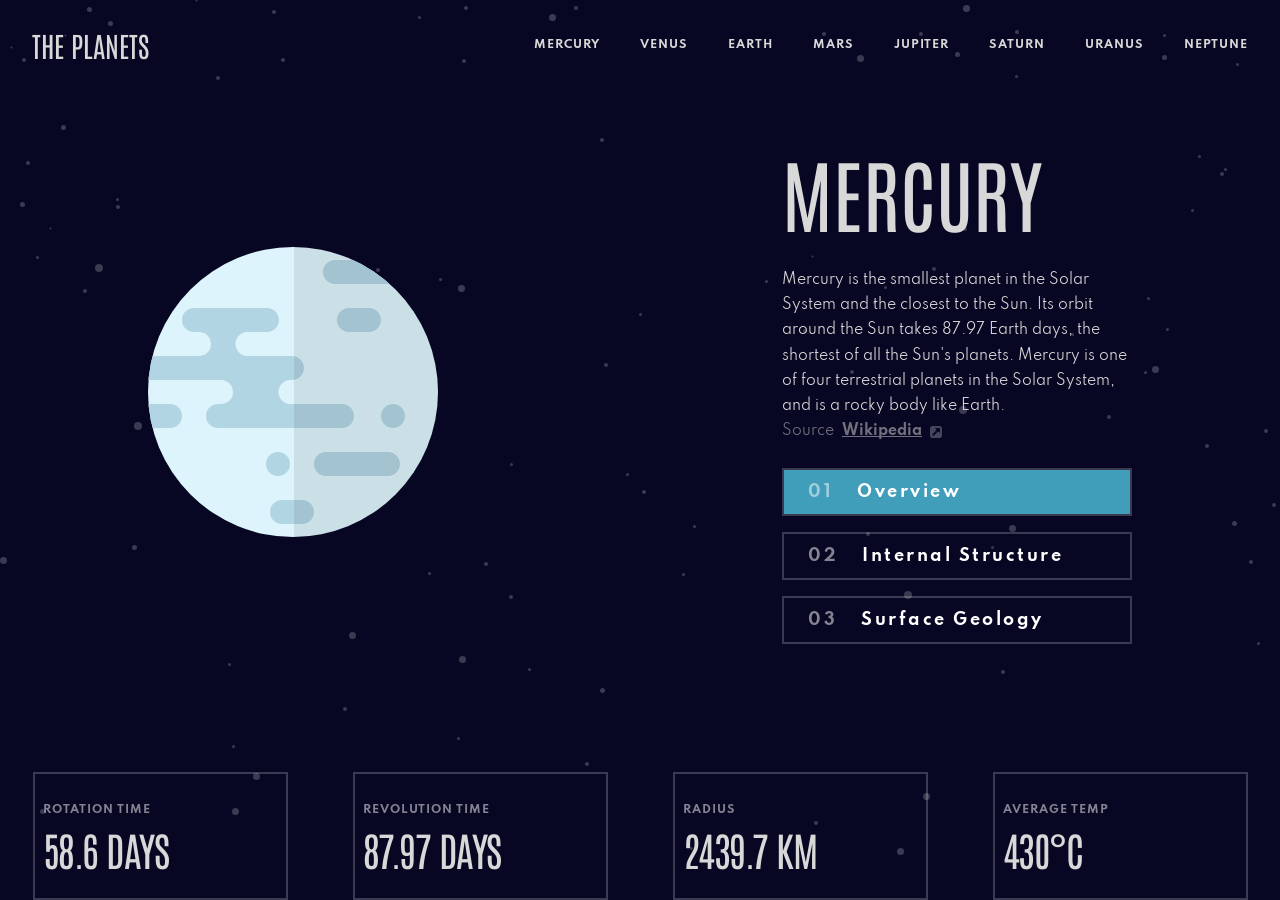
==== commit 195037da: "feat: add planet themes and desktop navigation states" ====
--- a/starter-code/index.html
+++ b/starter-code/index.html
@@ -8,27 +8,28 @@
   
   <title>Frontend Mentor | Planets fact site</title>
 </head>
-<body>
+<body data-planet="mercury">
 <header class="header">
   <div class="header-container">
     <p class="page-title">THE PLANETS</p>
     <nav>
       
       <ul class="nav-links">
-        <li class="nav-link-item"><a href="index.html" class="nav-link">Mercury</a></li>
-        <li class="nav-link-item">
+        <li class="nav-link-item" data-planet="mercury">
+          <a href="index.html" class="nav-link">Mercury</a></li>
+        <li class="nav-link-item" data-planet="venus">
           <a href="venus.html" class="nav-link">Venus</a></li>
-        <li class="nav-link-item">
+        <li class="nav-link-item" data-planet="earth">
           <a href="earth.html" class="nav-link">Earth</a></li>
-        <li class="nav-link-item">
+        <li class="nav-link-item" data-planet="mars">
           <a href="mars.html" class="nav-link">Mars</a></li>
-        <li class="nav-link-item">
+        <li class="nav-link-item" data-planet="jupiter">
           <a  href="jupiter.html" class="nav-link">Jupiter</a></li>
-        <li class="nav-link-item">
+        <li class="nav-link-item" data-planet="saturn">
           <a  href="saturn.html" class="nav-link">Saturn</a></li>
-        <li class="nav-link-item">
+        <li class="nav-link-item" data-planet="uranus">
           <a  href="uranus.html"  class="nav-link">Uranus</a></li>
-        <li class="nav-link-item">
+        <li class="nav-link-item" data-planet="neptune">
           <a  href="neptune.html"   class="nav-link">Neptune</a></li>
       </ul>
     </nav>
--- a/starter-code/style.css
+++ b/starter-code/style.css
@@ -111,14 +111,17 @@
     font-size: 28px;
 }
 
+
+
 .header-container{
     
     display: flex;
     flex-direction: row;
     justify-content: space-between;
-    padding-inline: 1rem;
+    padding: var(--spacing-300, 24px) var(--spacing-400, 32px);
     align-items: center;
-    padding-block-start: 1.5rem;
+    width: 100%;
+    align-self: center;
 }
 
 .nav-links{
@@ -128,17 +131,69 @@
     font-family: var(--ff-body);
     font-size: 11px;
     font-weight: 700;
-    line-height: 225%; /* 24.75px */
+    line-height: 225%; 
     letter-spacing: 1px;
     font-style: normal;
-    letter-spacing: 1px;
     text-transform: uppercase;
 }
+
+.nav-link-item[data-planet="mercury"] {
+  --link-accent: var(--clr-sky);
+}
+
+.nav-link-item[data-planet="venus"] {
+  --link-accent: var(--clr-amber);
+}
+
+.nav-link-item[data-planet="earth"] {
+  --link-accent: var(--clr-purple);
+}
+
+.nav-link-item[data-planet="mars"] {
+  --link-accent: var(--clr-orange);
+}
+
+.nav-link-item[data-planet="jupiter"] {
+  --link-accent: var(--clr-red);
+}
+
+.nav-link-item[data-planet="saturn"] {
+  --link-accent: var(--clr-bronze);
+}
+
+.nav-link-item[data-planet="uranus"] {
+  --link-accent: var(--clr-teal);
+}
+.nav-link-item[data-planet="neptune"] {
+  --link-accent: var(--clr-blue);
+}
+
+
+
 
 
 .nav-link-item{
     list-style-type: none;
-}
+    position: relative;
+}
+
+
+
+.nav-link-item::before {
+  content: "";
+  position: absolute;
+  inset-inline: 0;
+  inset-block-start: -34px;
+  height: 4px;
+  background-color:  var(--link-accent);
+  transform: scaleX(0);
+}
+
+.nav-link-item:has(> .nav-link:hover)::before,
+.nav-link-item:has(> .nav-link:focus-visible)::before {
+  transform: scaleX(1);
+}
+
 a {
     text-decoration: none;
   }
@@ -220,14 +275,14 @@
 
 
 
-.tabs-container > label:has(input):hover,
+
 .tabs-container > label:has(input:checked) {
   background-size: 100% 100%;
 }
 
 label:has(input){
   /* Creates a flat colored background using gradient syntax */
-  background-image: linear-gradient(var(--clr-sky), var(--clr-sky));
+  background-image: linear-gradient(var(--planet-accent), var(--planet-accent));
   background-repeat: no-repeat;
   height: 48px;
     width: 350px;
@@ -243,9 +298,7 @@
   background-size: 100% 100%;
 }
 
-label:has(input:checked){
-    
-}
+
 
 .source{
     display: flex;
@@ -351,7 +404,7 @@
 
 
 
-[data-view="structure"], [data-view="surface"]{
+.planet-details{
     display: none;
 }
 
@@ -359,3 +412,52 @@
   outline: 2px solid var(--clr-white);
   outline-offset: 3px;
 }
+
+.planet-info-card:has(#overview:checked)
+  [data-view="overview"] {
+  display: block;
+}
+
+.planet-info-card:has(#surface:checked)
+  [data-view="surface"] {
+  display: block;
+}
+
+.planet-info-card:has(#structure:checked)
+  [data-view="structure"] {
+  display: block;
+}
+
+
+body[data-planet="mercury"] {
+  --planet-accent: var(--clr-sky);
+}
+
+body[data-planet="venus"] {
+  --planet-accent: var(--clr-amber);
+}
+
+body[data-planet="earth"] {
+  --planet-accent: var(--clr-purple);
+}
+
+body[data-planet="mars"] {
+  --planet-accent: var(--clr-orange);
+}
+
+body[data-planet="jupiter"] {
+  --planet-accent: var(--clr-red);
+}
+
+body[data-planet="saturn"] {
+  --planet-accent: var(--clr-bronze);
+}
+
+body[data-planet="uranus"] {
+  --planet-accent: var(--clr-teal);
+}
+
+body[data-planet="neptune"] {
+  --planet-accent: var(--clr-blue);
+}
+
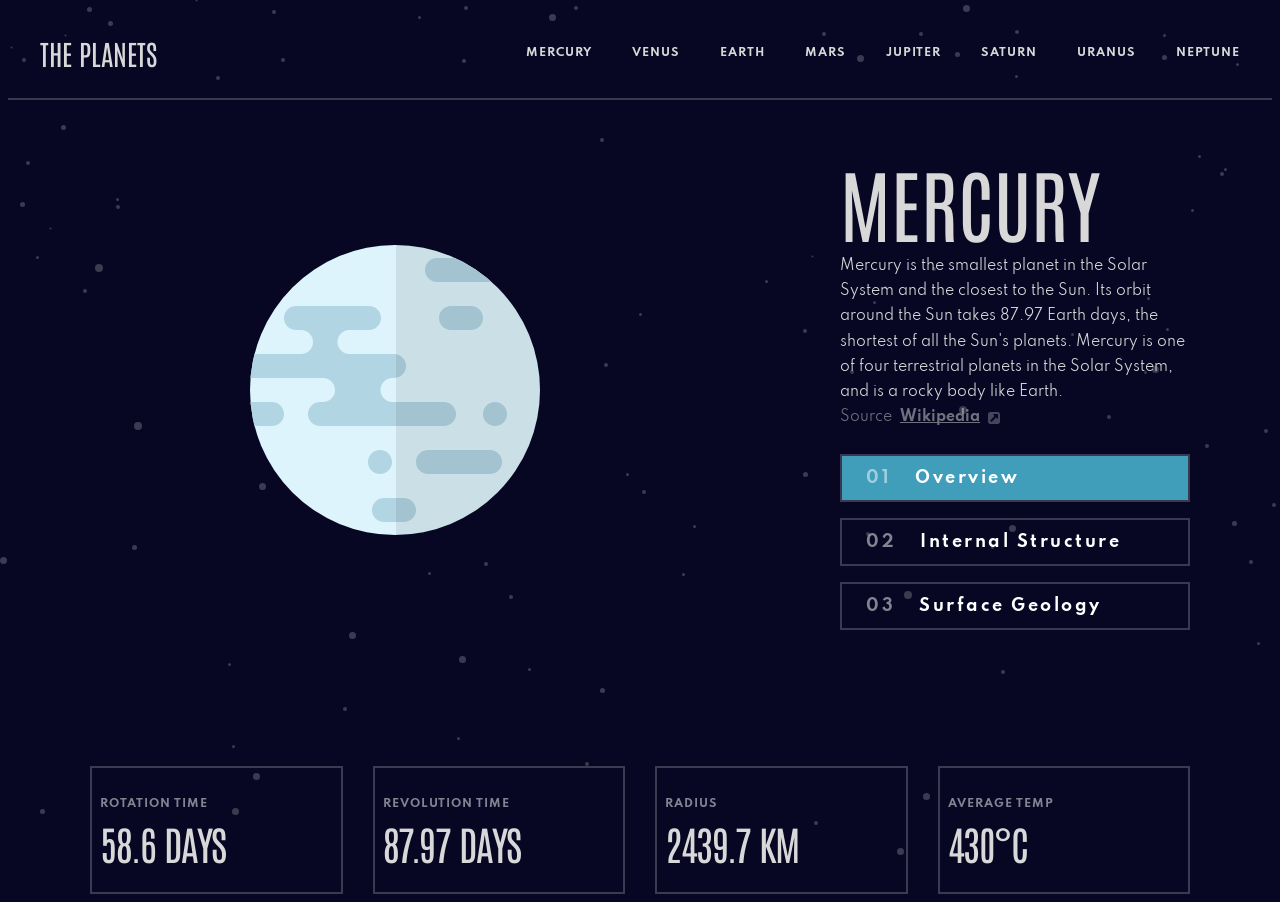
==== commit 8d27f8fb: "feat: add responsive tablet layout" ====
--- a/starter-code/index.html
+++ b/starter-code/index.html
@@ -41,11 +41,13 @@
     <div class="planet-info-container">
       <div class="planet-info two-column">
         <div class="planet-image">
-          <svg xmlns="http://www.w3.org/2000/svg"  aria-hidden="true" xmlns:xlink="http://www.w3.org/1999/xlink" width="290" height="290"><defs><circle id="a" cx="145" cy="145" r="145"/><circle id="c" cx="145" cy="145" r="145"/></defs><g fill="none" fill-rule="evenodd"><circle cx="145" cy="145" r="145" fill="#DEF4FC" fill-rule="nonzero"/><mask id="b" fill="#fff"><use xlink:href="#a"/></mask><path fill="#B1D5E2" fill-rule="nonzero" d="M154 253c6.627 0 12 5.373 12 12s-5.373 12-12 12h-20c-6.627 0-12-5.373-12-12s5.373-12 12-12h20zm86-48c6.627 0 12 5.373 12 12s-5.373 12-12 12h-62c-6.627 0-12-5.373-12-12s5.373-12 12-12h62zm-110 0c6.627 0 12 5.373 12 12s-5.373 12-12 12-12-5.373-12-12 5.373-12 12-12zm-45-60c0-6.627-5.373-12-12-12H2c-6.627 0-12-5.373-12-12s5.373-12 12-12h49c6.627 0 12-5.373 12-12s-5.373-12-12-12h-5c-6.627 0-12-5.373-12-12s5.373-12 12-12h73c6.627 0 12 5.373 12 12s-5.373 12-12 12H99v.01c-6.395.262-11.5 5.53-11.5 11.99s5.105 11.728 11.5 11.99v.01h45c6.627 0 12 5.373 12 12s-5.373 12-12 12h-2l-.001.01c-6.395.263-11.499 5.53-11.499 11.99s5.104 11.727 11.499 11.99l.001.01h52c6.627 0 12 5.373 12 12s-5.373 12-12 12H70c-6.627 0-12-5.373-12-12s5.373-12 12-12h3c6.627 0 12-5.373 12-12zm160 12c6.627 0 12 5.373 12 12s-5.373 12-12 12-12-5.373-12-12 5.373-12 12-12zm-223 0c6.627 0 12 5.373 12 12s-5.373 12-12 12H2c-6.627 0-12-5.373-12-12s5.373-12 12-12h20zm199-96c6.627 0 12 5.373 12 12s-5.373 12-12 12h-20c-6.627 0-12-5.373-12-12s5.373-12 12-12h20zm24-48c6.627 0 12 5.373 12 12s-5.373 12-12 12h-58c-6.627 0-12-5.373-12-12s5.373-12 12-12h58z" mask="url(#b)"/><mask id="d" fill="#fff"><use xlink:href="#c"/></mask><path fill="#000" fill-rule="nonzero" mask="url(#d)" opacity=".078" d="M146 0h145v290H146z"/></g></svg>
-
+          <img src="assets/planet-mercury.svg" alt="" data-image="overview">
+          <img src="assets/planet-mercury-internal.svg" alt="" data-image="internal">
+          <img src="assets/geology-mercury.png" alt="" data-image="geology">
         </div>
         <div class="planet-info-card">
-          <h1 class="planet-name">
+          <div class="planet-content-container">
+             <h1 class="planet-name">
             Mercury
           </h1>
           <div class="planet-details" data-view="overview">
@@ -82,8 +84,8 @@
  
   </p>
             </div>
-         
-          <fieldset class="tabs-container">
+          </div>
+               <fieldset class="tabs-container">
   <legend>
     Planet Details Controls
   </legend>
@@ -101,6 +103,8 @@
   </label>
 </fieldset>
         </div>
+         
+    
 
 
       </div>
--- a/starter-code/style.css
+++ b/starter-code/style.css
@@ -104,6 +104,7 @@
   background-image: url("./assets/background-stars.svg");
   background-color: var(--clr-navy);
   color: var(--clr-grey);
+  padding: 0.5rem;
 }
 
 .page-title{
@@ -122,6 +123,7 @@
     align-items: center;
     width: 100%;
     align-self: center;
+    border-bottom: 2px solid rgba(255, 255, 255, 0.2);
 }
 
 .nav-links{
@@ -202,21 +204,29 @@
     
     display: flex;
     margin-top: 50px;
+    width: 100%;
+    
+    align-items: center;
+    justify-content: center;
 }
 
 .planet-info-container{
     width: 100%;
     display: flex;
     flex-direction: column;
-    gap: 8rem;
+    gap: 8.5rem;
+    max-width: 1100px;
+    align-self: center;
+    
 }
 
 .two-column{
     display: flex;
     flex-direction: row;
-    justify-content: space-around;
+    justify-content: flex-end;
     align-items: center;
-    gap: 3rem;
+    gap: 300px;
+   
     
 }
 
@@ -334,7 +344,9 @@
 .planet-infocards-container{
     display: flex;
     flex-direction: row;
-    justify-content: space-around;
+    align-items: center;
+    justify-content: center;
+    gap:  30px;
 
 }
 
@@ -408,6 +420,14 @@
     display: none;
 }
 
+.planet-image > [data-image] {
+  display: none;
+}
+
+.planet-image{
+    position: relative;
+}
+
 .tabs-container > label:has(input:focus-visible) {
   outline: 2px solid var(--clr-white);
   outline-offset: 3px;
@@ -428,6 +448,30 @@
   display: block;
 }
 
+.planet-info:has(#overview:checked)
+  [data-image="overview"] {
+  display: block;
+}
+
+.planet-info:has(#structure:checked)
+  [data-image="internal"] {
+  display: block;
+}
+
+.planet-info:has(#surface:checked)
+  :is([data-image="overview"], [data-image="geology"]) {
+  display: block;
+}
+
+
+[data-image="geology"]{
+    position: absolute;
+    z-index: 2;
+    top: 50%;
+    inset-inline-start: 50%;
+    transform: translateX(-50%);
+    height: 250px;
+}
 
 body[data-planet="mercury"] {
   --planet-accent: var(--clr-sky);
@@ -461,3 +505,101 @@
   --planet-accent: var(--clr-blue);
 }
 
+/* mediaqueries */
+
+@media (max-width: 1120px) {
+    .header-container{
+        display: flex;
+        flex-direction: column;
+        gap: 2.5rem;
+    }
+
+    .two-column{
+        display: flex;
+        flex-direction: column;
+        width: 100%;
+        border: 2px solid var(--clr-bronze);
+    }
+    
+    .planet-info-card{
+        
+        width: 100%;
+        flex-direction: row;
+        border: 2px solid hotpink;
+        align-self: stretch;
+        justify-content: space-between;
+        align-items: center;
+        max-width: 1120px;
+        gap: 0px;
+        padding-inline: 1.5rem;
+    }
+    .planet-info-container{
+        width: 100%;
+        width: clamp(688px, 100%, 1120px);
+        padding-inline: 1.5rem;
+        gap: 1.5rem;
+        min-width: 751px;
+    }
+    .planet-content-container{
+        width: 100%;
+    }
+    fieldset{
+        align-self: center;
+        max-width: 281px;
+    }
+
+    label{
+        font-size: 9px;
+    font-style: normal;
+    font-weight: 700;
+    line-height: 275%; /* 24.75px */
+    letter-spacing: 2px;
+    max-width: clamp(281px, 250px + 7.5vw, 350px);
+    }
+    .planet-content-container{
+        max-width: 400px;
+        display: flex;
+        flex-direction: column;
+        gap: 1.5rem;
+    }
+    .planet-details{
+        font-size: 11px;
+        font-style: normal;
+        font-weight: 400;
+        line-height: 200%; 
+    }
+
+    .source{
+        margin-block: 1.5rem;
+    }
+
+    
+
+    .planet-name{
+        font-size: 48px;
+    }
+
+    .planet-infocards-container{
+        gap: 10px;
+    }
+    .nav-link-item::before{
+        inset-block-start: 46px;
+        
+    }
+    .card{
+        max-width: 164px;
+        height: 88px;
+    }
+    .card-title{
+        font-size: 8px;
+    }
+    .card > p{
+        font-size: 24px;
+    }
+}   
+
+/* mobile */
+
+@media (max-width: 750px)  {
+
+}
